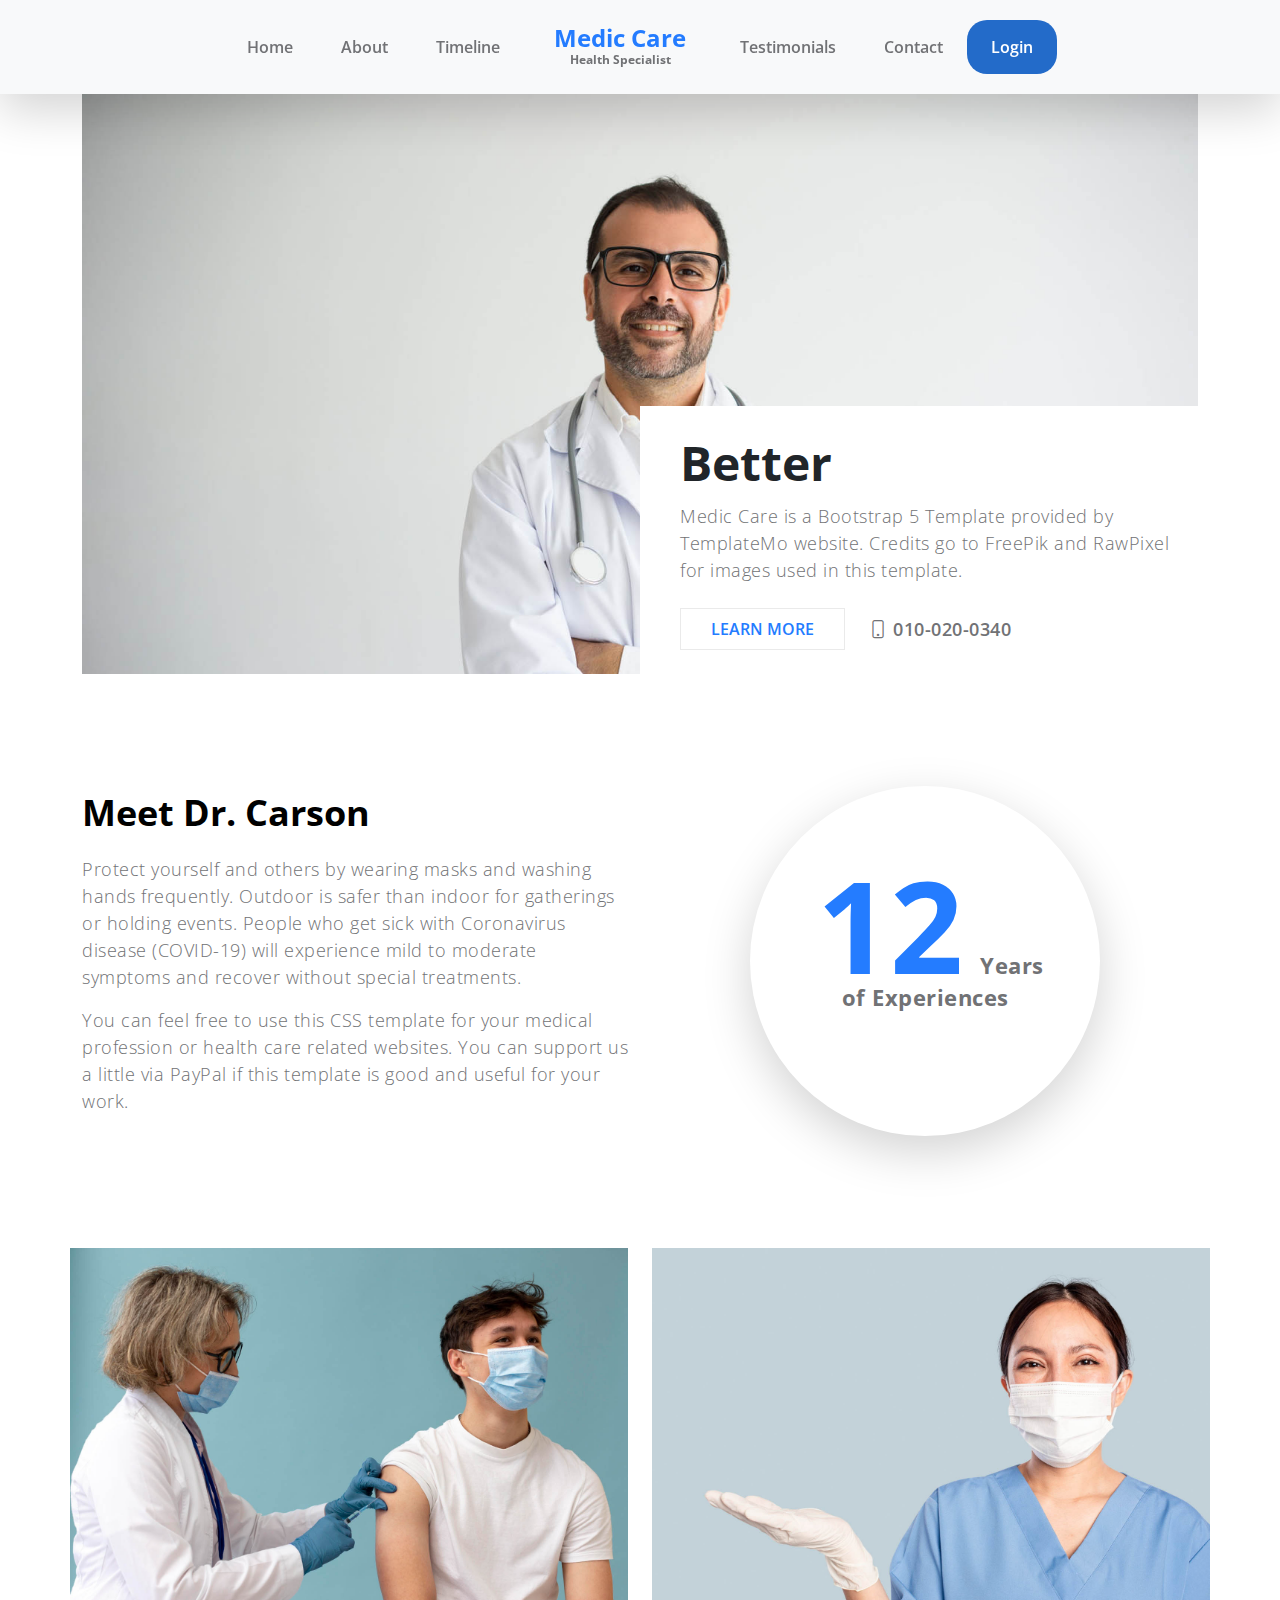
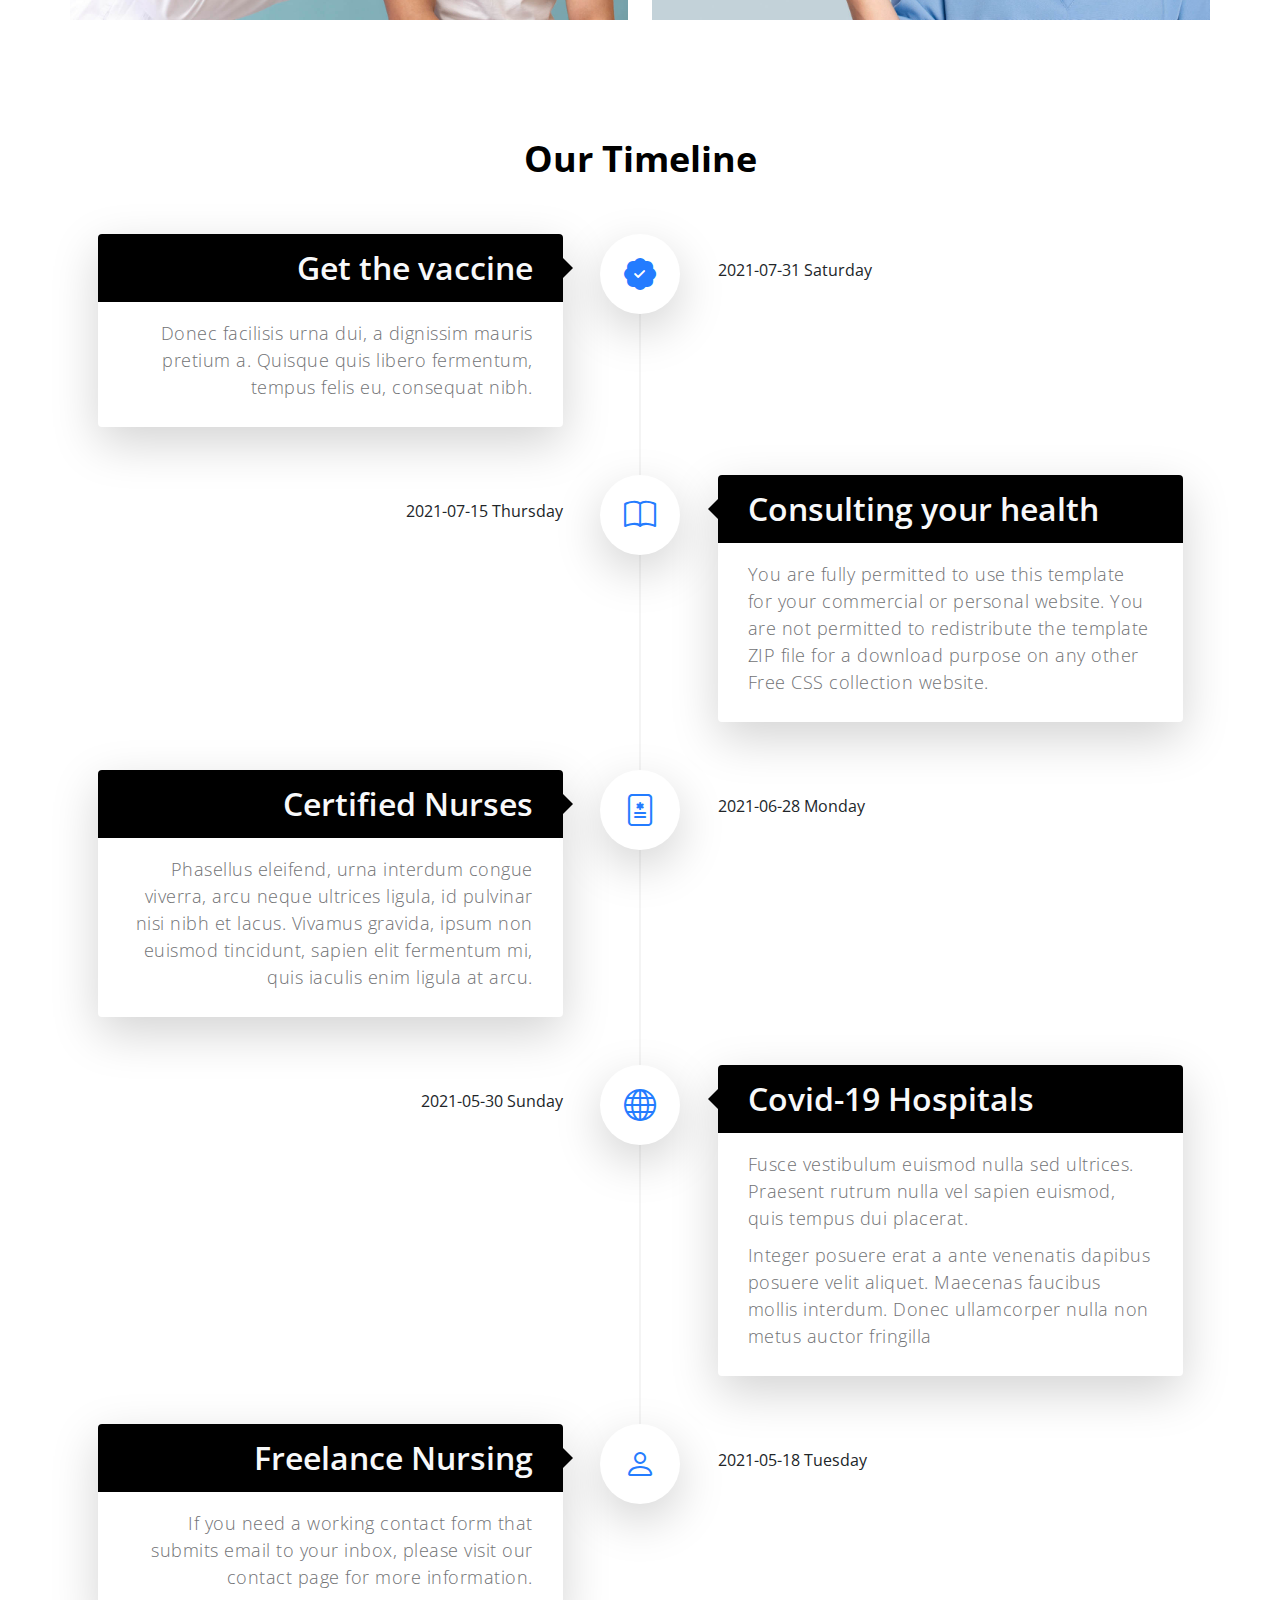
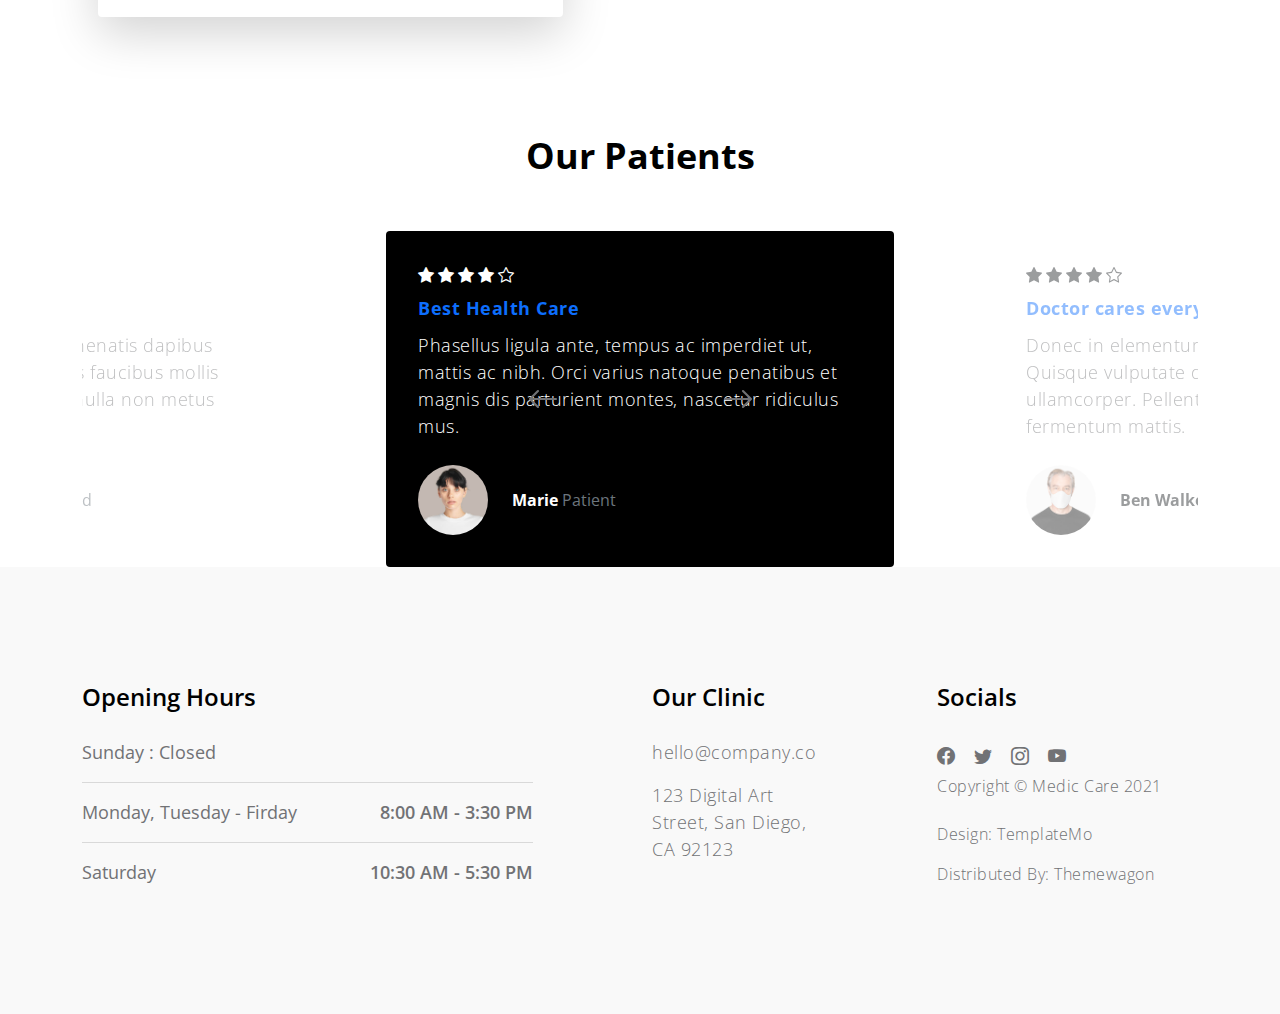
==== index.html @ d856ed7c "first commit" ====
<!doctype html>
<html lang="en">
    <head>
        <meta charset="utf-8">
        <meta name="viewport" content="width=device-width, initial-scale=1">

        <meta name="description" content="">
        <meta name="author" content="">

        <title>cabinet medical</title>

        <!-- CSS FILES -->        
        <link rel="preconnect" href="https://fonts.googleapis.com">
        
        <link rel="preconnect" href="https://fonts.gstatic.com" crossorigin>
        
        <link href="https://fonts.googleapis.com/css2?family=Open+Sans:wght@300;400;600;700&display=swap" rel="stylesheet">

        <link href="css/bootstrap.min.css" rel="stylesheet">

        <link href="css/bootstrap-icons.css" rel="stylesheet">

        <link href="css/owl.carousel.min.css" rel="stylesheet">

        <link href="css/owl.theme.default.min.css" rel="stylesheet">

        <link href="css/templatemo-medic-care.css" rel="stylesheet">
<!--

TemplateMo 566 Medic Care

https://templatemo.com/tm-566-medic-care

-->
    </head>
    
    <body id="top">
    
        <main>

            <nav class="navbar navbar-expand-lg bg-light fixed-top shadow-lg">
                <div class="container">
                    <a class="navbar-brand mx-auto d-lg-none" href="index.html">
                        Medic Care
                        <strong class="d-block">Health Specialist</strong>
                    </a>

                    <button class="navbar-toggler" type="button" data-bs-toggle="collapse" data-bs-target="#navbarNav" aria-controls="navbarNav" aria-expanded="false" aria-label="Toggle navigation">
                        <span class="navbar-toggler-icon"></span>
                    </button>

                    <div class="collapse navbar-collapse" id="navbarNav">
                        <ul class="navbar-nav mx-auto">
                            <li class="nav-item active">
                                <a class="nav-link" href="#hero">Home</a>
                            </li>

                            <li class="nav-item">
                                <a class="nav-link" href="#about">About</a>
                            </li>

                            <li class="nav-item">
                                <a class="nav-link" href="#timeline">Timeline</a>
                            </li>

                            <a class="navbar-brand d-none d-lg-block" href="index.html">
                                Medic Care
                                <strong class="d-block">Health Specialist</strong>
                            </a>

                            <li class="nav-item">
                                <a class="nav-link" href="#reviews">Testimonials</a>
                            </li>
                            <li class="nav-item">
                                <a class="nav-link" href="#contact">Contact</a>
                            </li>
                            <li class="nav-item">
                                <a class="nav-link" id="login" href="./login.html">Login</a>
                            </li>

                            
                        </ul>
                    </div>

                </div>
            </nav>

            <section class="hero" id="hero">
                <div class="container">
                    <div class="row">

                        <div class="col-12">
                            <div id="myCarousel" class="carousel slide carousel-fade" data-bs-ride="carousel">
                                <div class="carousel-inner">
                                    <div class="carousel-item active">
                                        <img src="images/slider/portrait-successful-mid-adult-doctor-with-crossed-arms.jpg" class="img-fluid" alt="">
                                    </div>

                                    <div class="carousel-item">
                                        <img src="images/slider/young-asian-female-dentist-white-coat-posing-clinic-equipment.jpg" class="img-fluid" alt="">
                                    </div>

                                    <div class="carousel-item">
                                        <img src="images/slider/doctor-s-hand-holding-stethoscope-closeup.jpg" class="img-fluid" alt="">
                                    </div>
                                </div>
                            </div>

                            <div class="heroText d-flex flex-column justify-content-center">

                                <h1 class="mt-auto mb-2">
                                    Better
                                    <div class="animated-info">
                                        <span class="animated-item">health</span>
                                        <span class="animated-item">days</span>
                                        <span class="animated-item">lives</span>
                                    </div>
                                </h1>

                                <p class="mb-4">Medic Care is a Bootstrap 5 Template provided by TemplateMo website. Credits go to FreePik and RawPixel for images used in this template.</p>

                                <div class="heroLinks d-flex flex-wrap align-items-center">
                                    <a class="custom-link me-4" href="#about" data-hover="Learn More">Learn More</a>

                                    <p class="contact-phone mb-0"><i class="bi-phone"></i> 010-020-0340</p>
                                </div>
                            </div>
                        </div>

                    </div>
                </div>
            </section>

            <section class="section-padding" id="about">
                <div class="container">
                    <div class="row">

                        <div class="col-lg-6 col-md-6 col-12">
                            <h2 class="mb-lg-3 mb-3">Meet Dr. Carson</h2>

                            <p>Protect yourself and others by wearing masks and washing hands frequently. Outdoor is safer than indoor for gatherings or holding events. People who get sick with Coronavirus disease (COVID-19) will experience mild to moderate symptoms and recover without special treatments.</p>

                            <p>You can feel free to use this CSS template for your medical profession or health care related websites. You can <a rel="nofollow" href="http://paypal.me/templatemo" target="_blank">support us a little</a> via PayPal if this template is good and useful for your work.</p>
                        </div>

                        <div class="col-lg-4 col-md-5 col-12 mx-auto">
                            <div class="featured-circle bg-white shadow-lg d-flex justify-content-center align-items-center">
                                <p class="featured-text"><span class="featured-number">12</span> Years<br> of Experiences</p>
                            </div>
                        </div>

                    </div>
                </div>
            </section>

            <section class="gallery">
                <div class="container">
                    <div class="row">

                        <div class="col-lg-6 col-6 ps-0">
                            <img src="images/gallery/medium-shot-man-getting-vaccine.jpg" class="img-fluid galleryImage" alt="get a vaccine" title="get a vaccine for yourself">
                        </div>

                        <div class="col-lg-6 col-6 pe-0">
                            <img src="images/gallery/female-doctor-with-presenting-hand-gesture.jpg" class="img-fluid galleryImage" alt="wear a mask" title="wear a mask to protect yourself">
                        </div>

                    </div>
                </div>
            </section>

            <section class="section-padding pb-0" id="timeline">
                <div class="container">
                    <div class="row">

                        <h2 class="text-center mb-lg-5 mb-4">Our Timeline</h2>
                        
                        <div class="timeline">
                            <div class="row g-0 justify-content-end justify-content-md-around align-items-start timeline-nodes">
                                <div class="col-9 col-md-5 me-md-4 me-lg-0 order-3 order-md-1 timeline-content bg-white shadow-lg">
                                    <h3 class=" text-light">Get the vaccine</h3>

                                    <p>Donec facilisis urna dui, a dignissim mauris pretium a. Quisque quis libero fermentum, tempus felis eu, consequat nibh.</p>
                                </div>

                                <div class="col-3 col-sm-1 order-2 timeline-icons text-md-center">
                                    <i class="bi-patch-check-fill timeline-icon"></i>
                                </div>

                                <div class="col-9 col-md-5 ps-md-3 ps-lg-0 order-1 order-md-3 py-4 timeline-date">
                                    <time>2021-07-31 Saturday</time>
                                </div>
                            </div>

                            <div class="row g-0 justify-content-end justify-content-md-around align-items-start timeline-nodes my-lg-5 my-4">
                                <div class="col-9 col-md-5 ms-md-4 ms-lg-0 order-3 order-md-1 timeline-content bg-white shadow-lg">
                                    <h3 class=" text-light">Consulting your health</h3>

                                    <p>You are fully permitted to use this template for your commercial or personal website. You are not permitted to redistribute the template ZIP file for a download purpose on any other <a href="https://www.google.com/search?q=free+css" target="_blank">Free CSS collection</a> website.</p>
                                </div>

                                <div class="col-3 col-sm-1 order-2 timeline-icons text-md-center">
                                    <i class="bi-book timeline-icon"></i>
                                </div>

                                <div class="col-9 col-md-5 pe-md-3 pe-lg-0 order-1 order-md-3 py-4 timeline-date">
                                    <time>2021-07-15 Thursday</time>
                                </div>
                            </div>

                            <div class="row g-0 justify-content-end justify-content-md-around align-items-start timeline-nodes">
                                <div class="col-9 col-md-5 me-md-4 me-lg-0 order-3 order-md-1 timeline-content bg-white shadow-lg">
                                    <h3 class=" text-light">Certified Nurses</h3>

                                    <p>Phasellus eleifend, urna interdum congue viverra, arcu neque ultrices ligula, id pulvinar nisi nibh et lacus. Vivamus gravida, ipsum non euismod tincidunt, sapien elit fermentum mi, quis iaculis enim ligula at arcu.</p>
                                </div>

                                <div class="col-3 col-sm-1 order-2 timeline-icons text-md-center">
                                    <i class="bi-file-medical timeline-icon"></i>
                                </div>

                                <div class="col-9 col-md-5 ps-md-3 ps-lg-0 order-1 order-md-3 py-4 timeline-date">
                                    <time>2021-06-28 Monday</time>
                                </div>
                            </div>

                            <div class="row g-0 justify-content-end justify-content-md-around align-items-start timeline-nodes my-lg-5 my-4">
                                <div class="col-9 col-md-5 ms-md-4 ms-lg-0 order-3 order-md-1 timeline-content bg-white shadow-lg">
                                    <h3 class=" text-light">Covid-19 Hospitals</h3>

                                    <p class="mb-0 pb-0">Fusce vestibulum euismod nulla sed ultrices. Praesent rutrum nulla vel sapien euismod, quis tempus dui placerat.</p>
                                    
                                    <p>Integer posuere erat a ante venenatis dapibus posuere velit aliquet. Maecenas faucibus mollis interdum. Donec ullamcorper nulla non metus auctor fringilla</p>
                                </div>

                                <div class="col-3 col-sm-1 order-2 timeline-icons text-md-center">
                                    <i class="bi-globe timeline-icon"></i>
                                </div>

                                <div class="col-9 col-md-5 pe-md-3 pe-lg-0 order-1 order-md-3 py-4 timeline-date">
                                    <time>2021-05-30 Sunday</time>
                                </div>
                            </div>

                            <div class="row g-0 justify-content-end justify-content-md-around align-items-start timeline-nodes">
                                <div class="col-9 col-md-5 me-md-4 me-lg-0 order-3 order-md-1 timeline-content bg-white shadow-lg">
                                    <h3 class=" text-light">Freelance Nursing</h3>

                                    <p>If you need a working contact form that submits email to your inbox, please <a rel="nofollow" href="https://templatemo.com/contact" target="_parent">visit our contact page</a> for more information.</p>
                                </div>

                                <div class="col-3 col-sm-1 order-2 timeline-icons text-md-center">
                                    <i class="bi-person timeline-icon"></i>
                                </div>

                                <div class="col-9 col-md-5 ps-md-3 ps-lg-0 order-1 order-md-3 py-4 timeline-date">
                                    <time>2021-05-18 Tuesday</time>
                                </div>
                            </div>
                        </div>

                    </div>
                </div>
            </section>

            <section class="section-padding pb-0" id="reviews">
                <div class="container">
                    <div class="row">

                        <div class="col-12">
                            <h2 class="text-center mb-lg-5 mb-4">Our Patients</h2>

                            <div class="owl-carousel reviews-carousel">

                                <figure class="reviews-thumb d-flex flex-wrap align-items-center rounded">
                                    <div class="reviews-stars">
                                        <i class="bi-star-fill"></i>
                                        <i class="bi-star-fill"></i>
                                        <i class="bi-star-fill"></i>
                                        <i class="bi-star-fill"></i>
                                        <i class="bi-star"></i>
                                    </div>

                                    <p class="text-primary d-block mt-2 mb-0 w-100"><strong>Best Health Care</strong></p>

                                    <p class="reviews-text w-100">Phasellus ligula ante, tempus ac imperdiet ut, mattis ac nibh. Orci varius natoque penatibus et magnis dis parturient montes, nascetur ridiculus mus.</p>

                                    <img src="images/reviews/beautiful-woman-face-portrait-brown-background.jpeg" class="img-fluid reviews-image" alt="">

                                    <figcaption class="ms-4">
                                        <strong>Marie</strong>

                                        <span class="text-muted">Patient</span>
                                    </figcaption>
                                </figure>

                                <figure class="reviews-thumb d-flex flex-wrap align-items-center rounded">
                                    <div class="reviews-stars">
                                        <i class="bi-star-fill"></i>
                                        <i class="bi-star-fill"></i>
                                        <i class="bi-star-fill"></i>
                                        <i class="bi-star-fill"></i>
                                        <i class="bi-star"></i>
                                    </div>

                                    <p class="text-primary d-block mt-2 mb-0 w-100"><strong>Doctor cares everyone!</strong></p>

                                    <p class="reviews-text w-100">Donec in elementum orci, nec posuere ligula. Quisque vulputate diam et ullamcorper ullamcorper. Pellentesque vestibulum neque at leo fermentum mattis.</p>

                                    <img src="images/reviews/senior-man-wearing-white-face-mask-covid-19-campaign-with-design-space.jpeg" class="img-fluid reviews-image" alt="">

                                    <figcaption class="ms-4">
                                        <strong>Ben Walker</strong>

                                        <span class="text-muted">Recovered</span>
                                    </figcaption>
                                </figure>

                                <figure class="reviews-thumb d-flex flex-wrap align-items-center rounded">
                                    <div class="reviews-stars">
                                        <i class="bi-star-fill"></i>
                                        <i class="bi-star-fill"></i>
                                        <i class="bi-star-fill"></i>
                                        <i class="bi-star-fill"></i>
                                        <i class="bi-star-fill"></i>
                                    </div>

                                    <p class="text-primary d-block mt-2 mb-0 w-100"><strong>Great services!</strong></p>

                                    <p class="reviews-text w-100">Vestibulum ante ipsum primis in faucibus orci luctus et ultrices posuere cubilia curae; Donec sit amet velit vitae purus aliquam efficitur.</p>

                                    <img src="images/reviews/portrait-british-woman.jpeg" class="img-fluid reviews-image" alt="">

                                    <figcaption class="ms-4">
                                        <strong>Laura Zono</strong>

                                        <span class="text-muted">New Patient</span>
                                    </figcaption>
                                </figure>

                                <figure class="reviews-thumb d-flex flex-wrap align-items-center rounded">
                                    <div class="reviews-stars">
                                        <i class="bi-star-fill"></i>
                                        <i class="bi-star-fill"></i>
                                        <i class="bi-star-fill"></i>
                                        <i class="bi-star"></i>
                                        <i class="bi-star"></i>
                                    </div>

                                    <p class="text-primary d-block mt-2 mb-0 w-100"><strong>Best Advices</strong></p>

                                    <p class="reviews-text w-100">Integer posuere erat a ante venenatis dapibus posuere velit aliquet. Maecenas faucibus mollis interdum. Donec ullamcorper nulla non metus auctor fringilla.</p>

                                    <img src="images/reviews/woman-wearing-mask-face-closeup-covid-19-green-background.jpeg" class="img-fluid reviews-image" alt="">

                                    <figcaption class="ms-4">
                                        <strong>Rosey</strong>

                                        <span class="text-muted">Almost Recovered</span>
                                    </figcaption>
                                </figure>
                               
                            </div>
                        </div>

                    </div>
                </div>
            </section>

            <!-- <section class="section-padding" id="booking">
                <div class="container">
                    <div class="row">
                    
                        <div class="col-lg-8 col-12 mx-auto">
                            <div class="booking-form">
                                
                                <h2 class="text-center mb-lg-3 mb-2">Book an appointment</h2>
                            
                                <form role="form" action="#booking" method="post">
                                    <div class="row">
                                        <div class="col-lg-6 col-12">
                                            <input type="text" name="name" id="name" class="form-control" placeholder="Full name" required>
                                        </div>

                                        <div class="col-lg-6 col-12">
                                            <input type="email" name="email" id="email" pattern="[^ @]*@[^ @]*" class="form-control" placeholder="Email address" required>
                                        </div>

                                        <div class="col-lg-6 col-12">
                                            <input type="telephone" name="phone" id="phone" pattern="[0-9]{8}" class="form-control" placeholder="Phone: 123-456-7890">
                                        </div>

                                        <div class="col-lg-6 col-12">
                                            <input type="date" name="date" id="date" value="" class="form-control">
                                            
                                        </div>

                                        <div class="col-12">
                                            <textarea class="form-control" rows="5" id="message" name="message" placeholder="Additional Message"></textarea>
                                        </div>

                                        <div class="col-lg-3 col-md-4 col-6 mx-auto">
                                            <button type="submit" class="form-control" id="submit-button">Book Now</button>
                                        </div>
                                    </div>
                                </form>

                            </div>
                        </div>

                    </div>
                </div>
            </section> -->

        </main>

        <footer class="site-footer section-padding" id="contact">
            <div class="container">
                <div class="row">

                    <div class="col-lg-5 me-auto col-12">
                        <h5 class="mb-lg-4 mb-3">Opening Hours</h5>

                        <ul class="list-group list-group-flush">
                            <li class="list-group-item d-flex">
                                Sunday : Closed
                            </li>

                            <li class="list-group-item d-flex">
                                Monday, Tuesday - Firday
                                <span>8:00 AM - 3:30 PM</span>
                            </li>

                            <li class="list-group-item d-flex">
                                Saturday
                                <span>10:30 AM - 5:30 PM</span>
                            </li>
                        </ul>
                    </div>

                    <div class="col-lg-2 col-md-6 col-12 my-4 my-lg-0">
                        <h5 class="mb-lg-4 mb-3">Our Clinic</h5>

                        <p><a href="mailto:hello@company.co">hello@company.co</a><p>

                        <p>123 Digital Art Street, San Diego, CA 92123</p>
                    </div>

                    <div class="col-lg-3 col-md-6 col-12 ms-auto">
                        <h5 class="mb-lg-4 mb-2">Socials</h5>

                        <ul class="social-icon">
                            <li><a href="#" class="social-icon-link bi-facebook"></a></li>

                            <li><a href="#" class="social-icon-link bi-twitter"></a></li>

                            <li><a href="#" class="social-icon-link bi-instagram"></a></li>

                            <li><a href="#" class="social-icon-link bi-youtube"></a></li>
                        </ul>

                        <div>
                            <p class="copyright-text">Copyright © Medic Care 2021 
                            <br><br>Design: <a href="https://templatemo.com" target="_parent">TemplateMo</a></p>
                            <p class="copyright-text">Distributed By: <a href="https://themewagon.com" target="_parent">Themewagon</a></p>
                        </div>
                    </div>

                   

                </div>
            </section>
        </footer>

        <!-- JAVASCRIPT FILES -->
        <script src="js/jquery.min.js"></script>
        <script src="js/bootstrap.bundle.min.js"></script>
        <script src="js/owl.carousel.min.js"></script>
        <script src="js/scrollspy.min.js"></script>
        <script src="js/custom.js"></script>
<!--

TemplateMo 566 Medic Care

https://templatemo.com/tm-566-medic-care

-->
    </body>
</html>
---- css/templatemo-medic-care.css ----
/*

TemplateMo 566 Medic Care

https://templatemo.com/tm-566-medic-care

*/

/*---------------------------------------
  CUSTOM PROPERTIES ( VARIABLES )             
-----------------------------------------*/
:root {
  --white-color:                  #FFFFFF;
  --primary-color:                #247cff;
  --section-bg-color:             #F9F9F9;
  --dark-color:                   #000000;
  --title-color:                  #565758;
  --p-color:                      #717275;
  --border-color:                 #eaeaea;

  --body-font-family:             'Open Sans', sans-serif;

  --h1-font-size:                 48px;
  --h2-font-size:                 36px;
  --h3-font-size:                 32px;
  --h4-font-size:                 28px;
  --h5-font-size:                 24px;
  --h6-font-size:                 22px;
  --p-font-size:                  18px;
  --menu-font-size:               16px;

  --font-weight-light:            300;
  --font-weight-normal:           400;
  --font-weight-semibold:         600;
  --font-weight-bold:             700;
}

body {
    background: var(--white-color);
    font-family: var(--body-font-family);    
    position: relative;
    padding-top: 94px;
}

/*---------------------------------------
  TYPOGRAPHY               
-----------------------------------------*/

h2,
h3,
h4,
h5,
h6 {
  color: var(--dark-color);
  line-height: inherit;
}

h1,
h2,
h3,
h4,
h5,
h6 {
  font-weight: var(--font-weight-semibold);
}

h1,
h2 {
  font-weight: var(--font-weight-bold);
}

h1 {
  font-size: var(--h1-font-size);
  line-height: normal;
}

h2 {
  font-size: var(--h2-font-size);
}

h3 {
  font-size: var(--h3-font-size);
}

h4 {
  font-size: var(--h4-font-size);
}

h5 {
  font-size: var(--h5-font-size);
}

h6 {
  font-size: var(--h6-font-size);
}

p {
  color: var(--p-color);
  font-size: var(--p-font-size);
  font-weight: var(--font-weight-light);
  letter-spacing: 0.5px;
}

a, 
button {
  touch-action: manipulation;
  transition: all 0.3s;
}

a {
  color: var(--p-color);
  text-decoration: none;
}

a:hover {
  color: var(--primary-color);
}

.section-padding {
  padding-top: 7rem;
  padding-bottom: 7rem;
}

/*---------------------------------------
  CUSTOM LINK               
-----------------------------------------*/
.custom-link {
  display: inline-block;
  text-decoration: none;
  border: 1px solid var(--border-color);
  color: var(--primary-color);
  pointer-events: auto;
  font-weight: var(--font-weight-semibold);
  line-height: 40px;
  position: relative;
  padding: 0 30px;
  box-sizing: border-box;
  margin: 0;
  -webkit-user-select: none;
     -moz-user-select: none;
      -ms-user-select: none;
          user-select: none;
  overflow: hidden;
  border-radius: 0;
  text-transform: uppercase;
}

.custom-link::before {
  content: attr(data-hover);
  background-color: var(--border-color);
  color: var(--primary-color);
  position: absolute;
  top: 100%;
  bottom: 0;
  left: 0;
  transition: all 300ms cubic-bezier(0.19, 1, 0.56, 1);
  right: 0;
  text-align: center;
}

.custom-link:hover::before {
  top: 0;
}

b,
strong {
  font-weight: var(--font-weight-bold);
}

/*---------------------------------------
  LIST GROUP               
-----------------------------------------*/
.list-group-item {
  background-color: transparent;
  color: var(--p-color);
  font-size: var(--p-font-size);
  padding: 1rem 0;
}

.list-group-item:first-child {
  padding-top: 0;
}

.list-group-item span {
  font-weight: var(--font-weight-semibold);
  margin-left: auto;
}

/*---------------------------------------
  ANIMATED TEXT              
-----------------------------------------*/
.animated {
  position: relative;
}

.animated-info {
  display: inline-block;
  vertical-align: top;
  min-width: 250px;
  position: relative;
}

.animated-item {
  color: var(--primary-color);
}

.animated-item {
  display: block;
  opacity: 0;
  overflow: hidden;
  position: absolute;
  top: 0;
  right: 0;
  left: 0;
  animation: BottomTotop 6s linear infinite 0s;
}

.animated-item:nth-child(2n+2) {
  animation-delay: 2s;
}

.animated-item:nth-child(3n+3) {
  animation-delay: 4s;
}

@keyframes BottomTotop {
  0% {
    opacity: 0;
  }
  5% {
    opacity: 0;
    transform: translateY(5px);
  }
  10% {
    opacity: 1;
    transform: translateY(0px);
  }
  25% {
    opacity: 1;
    transform: translateY(0px);
  }
  30% {
    opacity: 0;
    transform: translateY(5px);
  }
  80% {
    opacity: 0;
  }
  100% {
    opacity: 0;
  }
}

/*---------------------------------------
  HERO              
-----------------------------------------*/
.hero {  
  padding-top: 0rem;
}

.hero .container {
  position: relative;
  overflow: hidden;
  height: 580px;
}

.heroText {
  background: var(--white-color);
  position: absolute;
  z-index: 2;
  bottom: 0;
  right: 0;
  padding: 1.5rem 2.5rem;
  width: 50%;
}

.contact-phone {
  font-weight: var(--font-weight-semibold);
}

/*---------------------------------------
  FEATURED              
-----------------------------------------*/
.featured-circle {
  border-radius: 100%;
  width: 350px;
  height: 350px;
  margin: 0 auto;
  padding: 0 20px;
}

.featured-text {
  font-size: var(--h6-font-size);
  line-height: 2rem;
  font-weight: var(--font-weight-bold);
  text-align: center;
  margin-bottom: 0;
}

.featured-number {
  color: var(--primary-color);
  font-size: 8rem;
  margin: 0 10px;
}

/*---------------------------------------
  NAVIGATION              
-----------------------------------------*/
.navbar {
  padding-top: 20px;
  padding-bottom: 20px;
}

.navbar-brand {
  color: var(--primary-color);
  font-size: var(--h5-font-size);
  font-weight: var(--font-weight-bold);
  margin: 0 30px;
  padding: 0;
  text-align: center;
}

.navbar-brand strong {
  color: var(--p-color);
  font-size: 12px;
  position: relative;
  bottom: 5px;
  
}

.navbar-expand-lg .navbar-nav .nav-link {
  padding-right: 1.5rem;
  padding-left: 1.5rem;
}

.navbar-nav .nav-link {
  color: var(--p-color);
  font-weight: var(--font-weight-semibold);
  font-size: var(--menu-font-size);
  padding-top: 15px;
  padding-bottom: 15px;
}

.navbar-nav .nav-item.active .nav-link, 
.nav-link:focus, 
.nav-link:hover {
  color: var(--dark-color);
}

.nav-link:focus {
  color: var(--p-color);
}
#login{
  color: #ffffff;
  border-radius: 20px;
  background-color: #236bc9;
}
#login:hover{
  color: #236bc9;
  background-color: #F9F9F9;
}


.navbar-toggler {
  border: 0;
  padding: 0;
  cursor: pointer;
  margin: 0;
  width: 30px;
  height: 35px;
  outline: none;
}

.navbar-toggler:focus {
  outline: none;
  box-shadow: none;
}

.navbar-toggler[aria-expanded="true"] .navbar-toggler-icon {
  background: transparent;
}

.navbar-toggler[aria-expanded="true"] .navbar-toggler-icon:before,
.navbar-toggler[aria-expanded="true"] .navbar-toggler-icon:after {
  transition: top 300ms 50ms ease, -webkit-transform 300ms 350ms ease;
  transition: top 300ms 50ms ease, transform 300ms 350ms ease;
  transition: top 300ms 50ms ease, transform 300ms 350ms ease, -webkit-transform 300ms 350ms ease;
  top: 0;
}

.navbar-toggler[aria-expanded="true"] .navbar-toggler-icon:before {
  transform: rotate(45deg);
}

.navbar-toggler[aria-expanded="true"] .navbar-toggler-icon:after {
  transform: rotate(-45deg);
}

.navbar-toggler .navbar-toggler-icon {
  background: var(--dark-color);
  transition: background 10ms 300ms ease;
  display: block;
  width: 30px;
  height: 2px;
  position: relative;
}

.navbar-toggler .navbar-toggler-icon:before,
.navbar-toggler .navbar-toggler-icon:after {
  transition: top 300ms 350ms ease, -webkit-transform 300ms 50ms ease;
  transition: top 300ms 350ms ease, transform 300ms 50ms ease;
  transition: top 300ms 350ms ease, transform 300ms 50ms ease, -webkit-transform 300ms 50ms ease;
  position: absolute;
  right: 0;
  left: 0;
  background: var(--dark-color);
  width: 30px;
  height: 2px;
  content: '';
}

.navbar-toggler .navbar-toggler-icon:before {
  top: -8px;
}

.navbar-toggler .navbar-toggler-icon:after {
  top: 8px;
}

/*---------------------------------------
  TIMELINE               
-----------------------------------------*/
.timeline,
.timeline-nodes {
  position: relative;
}

.timeline-nodes:nth-child(even) {
  flex-direction: row-reverse;
}

.timeline h3, 
.timeline p {
  padding: 10px 30px;
} 

.timeline h3 {
  background: var(--dark-color);
}

.timeline::before {
  content: "";
  display: block;
  position: absolute;
  top: 37px;
  left: 50%;
  width: 0;
  border-left: 1px solid var(--border-color);
  height: 85%;
  z-index: 1;
  transform: translateX(-50%);
}

.timeline-content {
  position: relative;
  border-radius: 0 0 0.25rem 0.25rem;
  padding: 0;
}

.timeline-nodes:nth-child(odd) h3,
.timeline-nodes:nth-child(odd) p {
  text-align: right;
}

.timeline-nodes:nth-child(odd) .timeline-date {
  text-align: left;
}
 
.timeline-nodes:nth-child(even) .timeline-date {
  text-align: right;
}

.timeline-nodes:nth-child(odd) h3::after {
  content: "";
  position: absolute;
  top: 50%;
  left: 100%;
  transform: translate(0, -50%);
  width: 0;
  border-left: 10px solid var(--dark-color);
  border-top: 10px solid transparent;
  border-bottom: 10px solid transparent;
}

.timeline-nodes h3 {
  position: relative;
  border-radius: 0.25rem 0.25rem 0 0;
}

.timeline-nodes:nth-child(even) h3::after {
  content: "";
  position: absolute;
  top: 50%;
  right: 100%;
  transform: translate(0, -50%);
  width: 0;
  border-right: 10px solid var(--dark-color);
  border-top: 10px solid transparent;
  border-bottom: 10px solid transparent;
}

.timeline-icons {
  position: relative;
  z-index: 100;
}

.timeline-icons::before {
  content: "";
  width: 80px;
  height: 80px;
  border-radius: 50%;
  display: block;
  position: absolute;
  top: 0;
  left: 50%;
  transform: translate(-50%,0);
  background: var(--white-color);
  box-shadow: 0 1rem 3rem rgba(0,0,0,.175);
  z-index: 1;
}

.timeline-icon {
  position: relative;
  z-index: 100;
  font-size: var(--h3-font-size);
  color: var(--primary-color);
  display: block;
  text-align: center;
  line-height: 80px;
}

@media (max-width: 767px) {
  .timeline-nodes:nth-child(odd) h3,
  .timeline-nodes:nth-child(odd) p {
    text-align: left;
  }

  .timeline-nodes:nth-child(even) {
    flex-direction: row;
  }

  .timeline::before {
    content: "";
    display: block;
    position: absolute;
    top: 60px;
    left: 33px;
    width: 0;
    height: 90%;
    z-index: 1;
    transform: translateX(-50%);
  }

  .timeline-icons {
    position: absolute;
    left: 0%;
    top: 60px;
  }

  .timeline-nodes:nth-child(odd) h3::after {
    left: auto;
    right: 100%;
    border-left: 0;
    border-right: 10px solid var(--dark-color);
    border-top: 10px solid transparent;
    border-bottom: 10px solid transparent;
  }

  .timeline-nodes:nth-child(even) h3::after {
    right: 100%;
    width: 0;
    border-right: 10px solid var(--dark-color);
    border-top: 10px solid transparent;
    border-bottom: 10px solid transparent;
  }

  .timeline-nodes:nth-child(even) .timeline-date {
    text-align: left;
  }

  .timeline-icons::before {
    width: 75px;
    height: 75px;
  }

  .timeline-icon {
    line-height: 75px;
  }
}

@media (max-width: 575px) {
  .timeline::before {
    content: "";
    display: block;
    top: 60px;
    left: 57px;
    height: 87%;
  }

  .timeline-icons {
    position: absolute;
    left: -10px;
  }

  .timeline-icons::before {
    width: 70px;
    height: 70px;
  }

  .timeline-icon {
    line-height: 70px;
  }
}

/*---------------------------------------
  REVIEWS               
-----------------------------------------*/
.reviews-thumb {
  margin-bottom: 0;
  padding: 32px;
}

.reviews-text {
  margin-top: 10px;
  margin-bottom: 25px;
}

.reviews-image {
  border-radius: 100px;
  width: 70px !important;
  height: 70px !important;
}

.reviews-carousel .owl-item {
  opacity: 0.45;
}

.reviews-carousel .owl-item.active.center {
  opacity: 1;
}

.reviews-carousel .owl-item.active.center .reviews-thumb {
  background: var(--dark-color);
}

.reviews-carousel .owl-item.active.center .reviews-thumb,
.reviews-carousel .owl-item.active.center .reviews-text {
  color: var(--white-color);
}

.reviews-carousel .owl-nav {
  display: flex;
  justify-content: space-between;
  margin: auto;
  text-align: center;
  position: absolute;
  top: 50%;
  left: 50%;
  transform: translate(-50%, -50%);
}

.reviews-carousel .owl-nav span {
  width: 35px;
  height: 35px;
  line-height: 35px;
  display: block;
}

.reviews-carousel .owl-nav .owl-prev {
  position: relative;
  left: -80px;
}

.reviews-carousel .owl-nav .owl-next {
  position: relative;
  right: -80px;
}

.reviews-carousel .owl-prev span,
.reviews-carousel .owl-next span {
  color: transparent;
}

.reviews-carousel .owl-prev span::before,
.reviews-carousel .owl-next span::before {
  font-family: bootstrap-icons;
  display: block;
  font-size: var(--h3-font-size);
  color: var(--p-color);
  width: 35px;
  height: 35px;
}

.reviews-carousel .owl-prev span::before {
  content: "\f12f";
}

.reviews-carousel .owl-next span::before {
  content: "\f138";
}

/*---------------------------------------
  BOOKING FORM            
-----------------------------------------*/

.booking-form .form-control {
  background: transparent;
  border-radius: 0;
  border: 0;
  border-bottom: 1px solid var(--border-color);
  color: #6c757d;
  font-weight: var(--font-weight-normal);
  padding-top: 12px;
  padding-bottom: 12px;
  margin-top: 15px;
  transition: all 0.3s;
}

.booking-form #submit-button {
  background: var(--dark-color);
  border-bottom: 0;
  font-weight: var(--font-weight-semibold);
  color: var(--white-color);
  text-transform: uppercase;
  margin-top: 35px;
}

.booking-form #submit-button:hover {
  background: var(--primary-color);
}

/*---------------------------------------
  FOOTER              
-----------------------------------------*/
.site-footer {
  background: var(--section-bg-color);
}

.copyright-text {
  font-size: var(--menu-font-size);
}

/*---------------------------------------
  SOCIAL ICON               
-----------------------------------------*/
.social-icon {
  margin: 0;
  padding: 0;
}

.social-icon li {
  list-style: none;
  display: inline-block;
  vertical-align: top;
  transition: all 0.3s;
}

.social-icon:hover li:not(:hover) {
  opacity: 0.65;
}

.social-icon-link {
  font-size: var(--p-font-size);
  display: inline-block;
  vertical-align: top;
  margin-top: 4px;
  margin-bottom: 4px;
  margin-right: 15px;
}

.social-icon-link:hover {
  color: var(--primary-color);
}

/*---------------------------------------
  RESPONSIVE STYLES               
-----------------------------------------*/
@media screen and (min-width: 1600px) {
  .hero .container {
    height: 740px;
  }
}

@media screen and (max-width: 991px) {
  body {
    padding-top: 74px;
  }

  h1 {
    font-size: 38px;
  }

  h2 {
    font-size: 32px;
  }

  h3 {
    font-size: 26px;
  }

  h4 {
    font-size: 24px;
  }

  h5 {
    font-size: 20px;
  }

  h6 {
    font-size: 18px;
  }

  .section-padding {
    padding-top: 5rem;
    padding-bottom: 5rem;
  }

  .navbar {
    padding-top: 10px;
    padding-bottom: 10px;
  }

  .navbar-nav .nav-link {
    padding-top: 5px;
    padding-bottom: 10px;
  }

  .hero .container {
    height: inherit;
  }

  .heroText {
    position: relative;
    bottom: 100px;
    left: 0;
    width: auto;
    margin-bottom: -100px;
    padding: 2rem;
  }

  .featured-circle {
    width: 320px;
    height: 320px;
  }
}

@media screen and (max-width: 767px) {
  .heroText {
    padding: 1.5rem;
  }

  .animated-info {
    min-width: 125px;
  }

  .featured-circle {
    margin-top: 20px;
  }

  .reviews-carousel .owl-nav {
    position: relative;
    width: auto !important;
    transform: inherit;
    top: 0;
    bottom: 0;
    left: 0;
    max-width: 100px;
    margin: 20px auto;
  }

  .reviews-carousel .owl-nav .owl-prev,
  .reviews-carousel .owl-nav .owl-next {
    right: 0;
    left: 0;
  }
}

@media screen and (max-width: 480px) {
  .heroText {
    padding: 1rem;
  }

  .heroLinks .custom-link {
    font-size: 12px;
    line-height: 30px;
    margin-right: 12px !important;
    padding: 0 25px;
  }

  .contact-phone {
    font-size: 12px;
  }
}

@media screen and (max-width: 360px) {
  .featured-number {
    font-size: 5rem;
  }

  .featured-circle {
    width: 235px;
    height: 235px;
  }

  .reviews-image {
    width: 55px !important;
    height: 55px !important;
  }

  .reviews-thumb figcaption {
    font-size: var(--menu-font-size);
  }

  .timeline::before {
    left: 42px;
  }
}
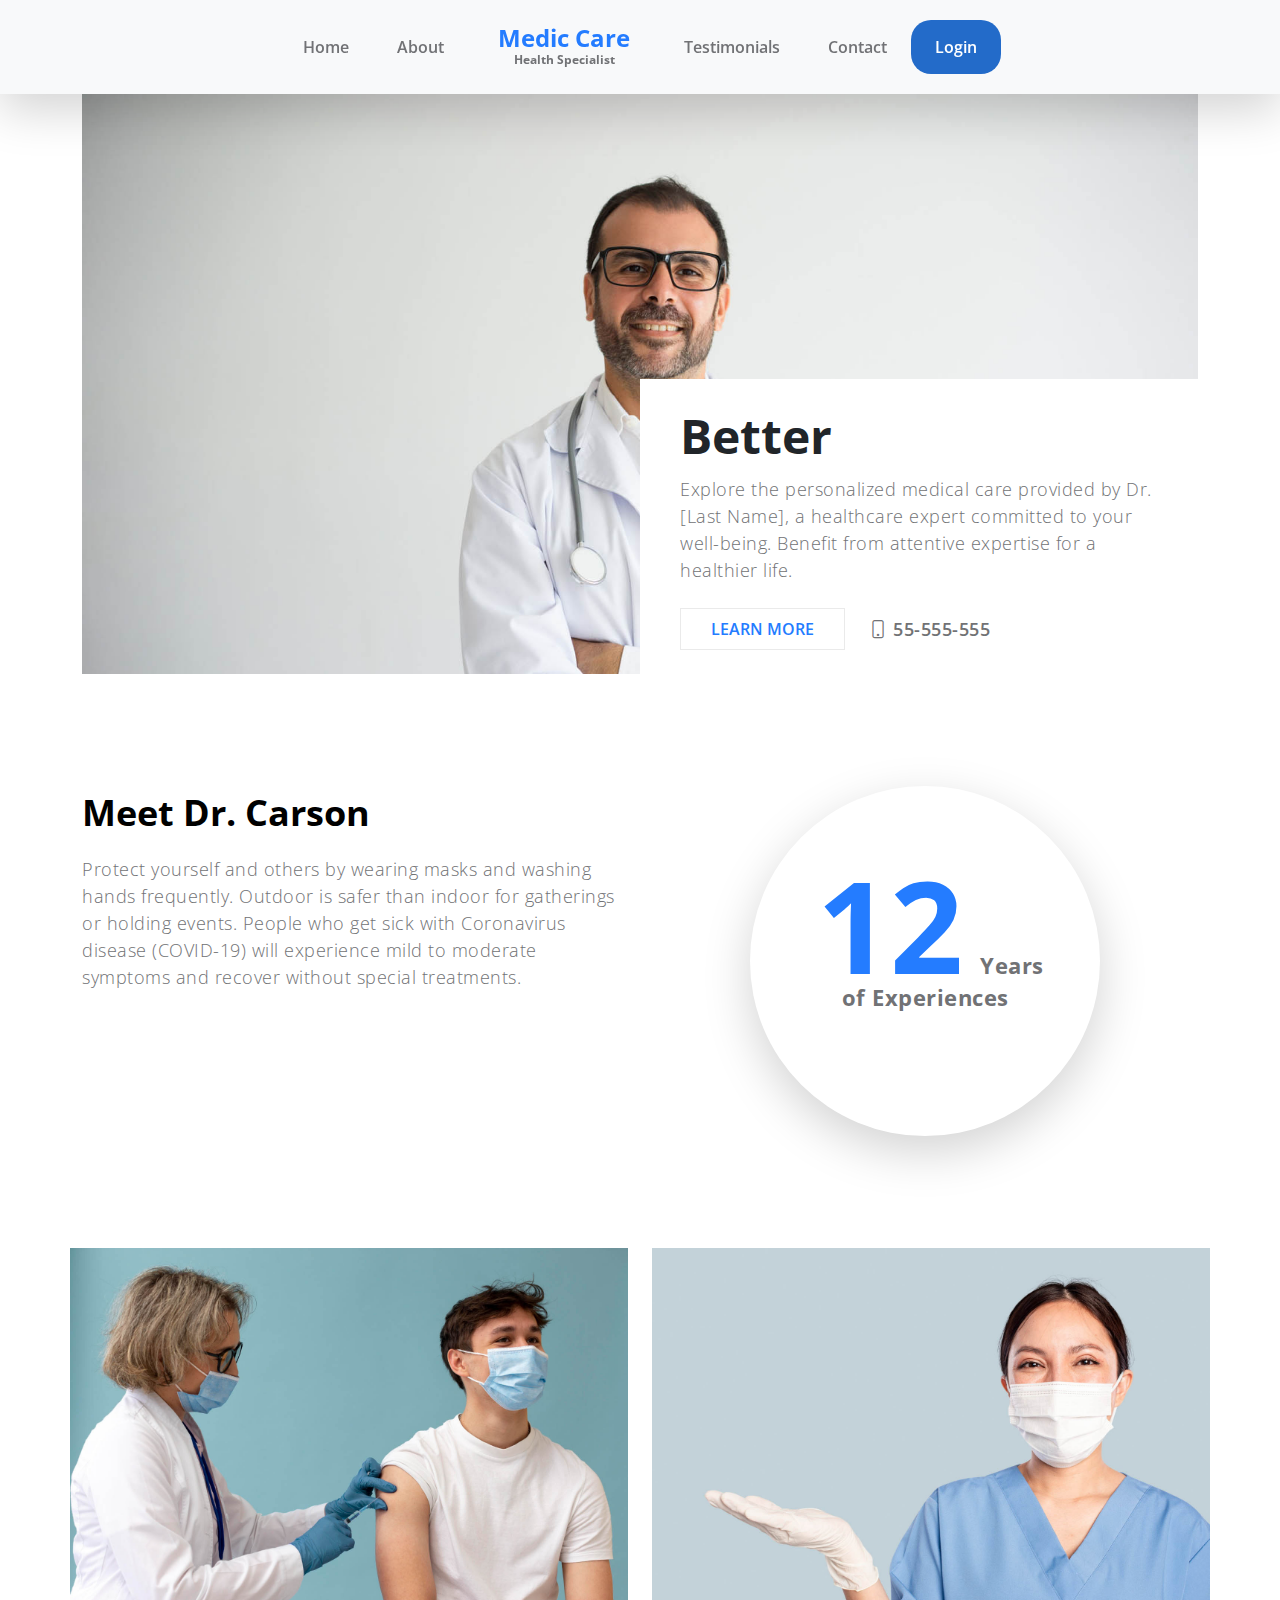
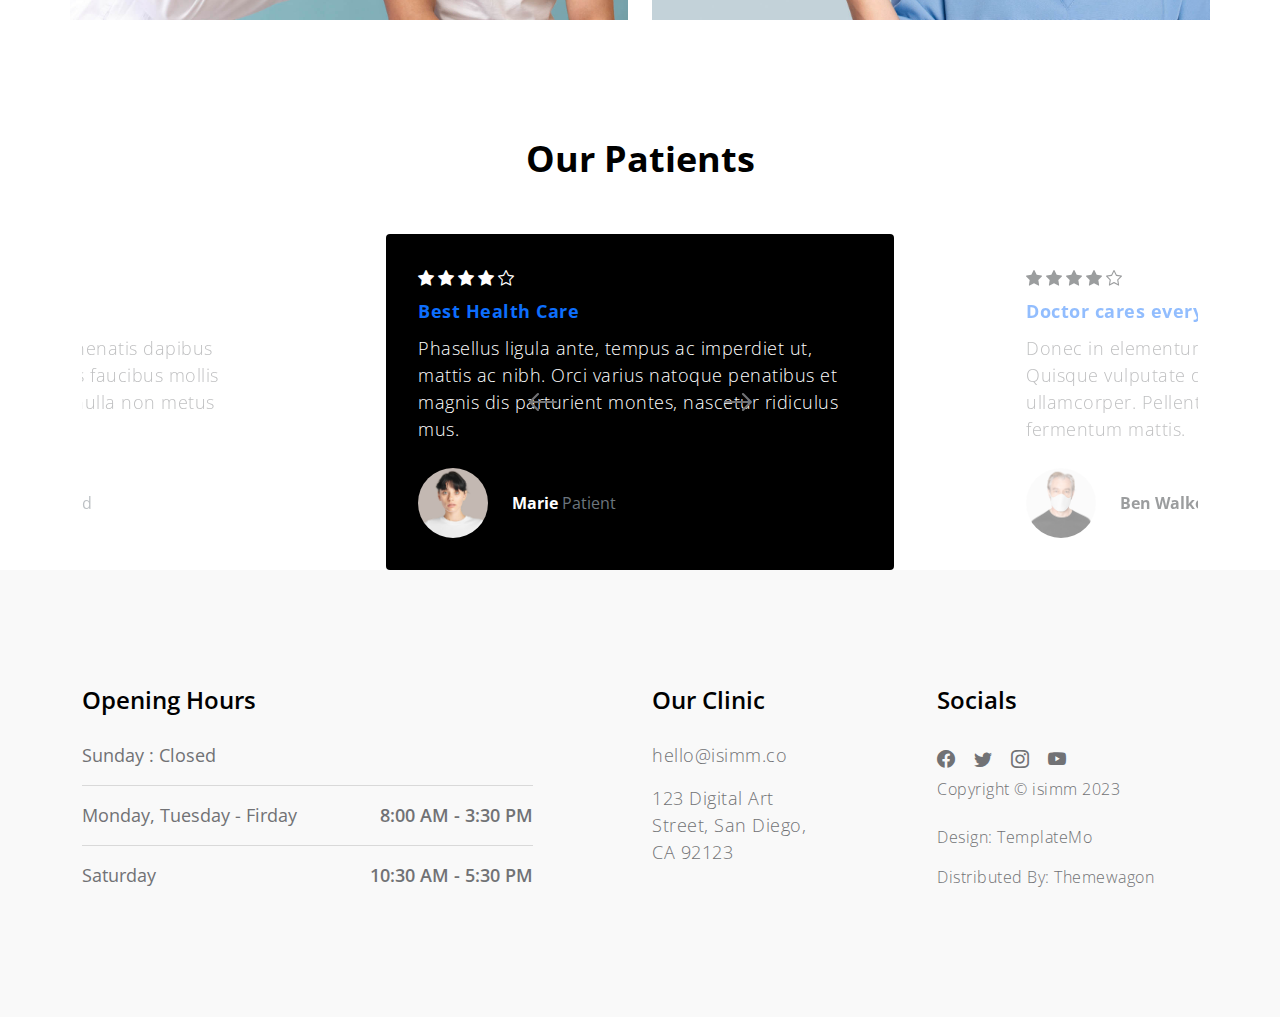
==== commit c7a87548: "j" ====
--- a/index.html
+++ b/index.html
@@ -59,9 +59,9 @@
                                 <a class="nav-link" href="#about">About</a>
                             </li>
 
-                            <li class="nav-item">
+                            <!-- <li class="nav-item">
                                 <a class="nav-link" href="#timeline">Timeline</a>
-                            </li>
+                            </li> -->
 
                             <a class="navbar-brand d-none d-lg-block" href="index.html">
                                 Medic Care
@@ -117,12 +117,13 @@
                                     </div>
                                 </h1>
 
-                                <p class="mb-4">Medic Care is a Bootstrap 5 Template provided by TemplateMo website. Credits go to FreePik and RawPixel for images used in this template.</p>
+                                <p class="mb-4">
+                                    Explore the personalized medical care provided by Dr. [Last Name], a healthcare expert committed to your well-being. Benefit from attentive expertise for a healthier life.</p>
 
                                 <div class="heroLinks d-flex flex-wrap align-items-center">
                                     <a class="custom-link me-4" href="#about" data-hover="Learn More">Learn More</a>
 
-                                    <p class="contact-phone mb-0"><i class="bi-phone"></i> 010-020-0340</p>
+                                    <p class="contact-phone mb-0"><i class="bi-phone"></i> 55-555-555</p>
                                 </div>
                             </div>
                         </div>
@@ -140,7 +141,7 @@
 
                             <p>Protect yourself and others by wearing masks and washing hands frequently. Outdoor is safer than indoor for gatherings or holding events. People who get sick with Coronavirus disease (COVID-19) will experience mild to moderate symptoms and recover without special treatments.</p>
 
-                            <p>You can feel free to use this CSS template for your medical profession or health care related websites. You can <a rel="nofollow" href="http://paypal.me/templatemo" target="_blank">support us a little</a> via PayPal if this template is good and useful for your work.</p>
+                            <p> <a rel="nofollow" href="http://paypal.me/templatemo" target="_blank"></a> </p>
                         </div>
 
                         <div class="col-lg-4 col-md-5 col-12 mx-auto">
@@ -169,7 +170,7 @@
                 </div>
             </section>
 
-            <section class="section-padding pb-0" id="timeline">
+            <!-- <section class="section-padding pb-0" id="timeline">
                 <div class="container">
                     <div class="row">
 
@@ -261,7 +262,7 @@
 
                     </div>
                 </div>
-            </section>
+            </section> -->
 
             <section class="section-padding pb-0" id="reviews">
                 <div class="container">
@@ -441,7 +442,7 @@
                     <div class="col-lg-2 col-md-6 col-12 my-4 my-lg-0">
                         <h5 class="mb-lg-4 mb-3">Our Clinic</h5>
 
-                        <p><a href="mailto:hello@company.co">hello@company.co</a><p>
+                        <p><a href="mailto:hello@company.co">hello@isimm.co</a><p>
 
                         <p>123 Digital Art Street, San Diego, CA 92123</p>
                     </div>
@@ -460,7 +461,7 @@
                         </ul>
 
                         <div>
-                            <p class="copyright-text">Copyright © Medic Care 2021 
+                            <p class="copyright-text">Copyright © isimm 2023 
                             <br><br>Design: <a href="https://templatemo.com" target="_parent">TemplateMo</a></p>
                             <p class="copyright-text">Distributed By: <a href="https://themewagon.com" target="_parent">Themewagon</a></p>
                         </div>
